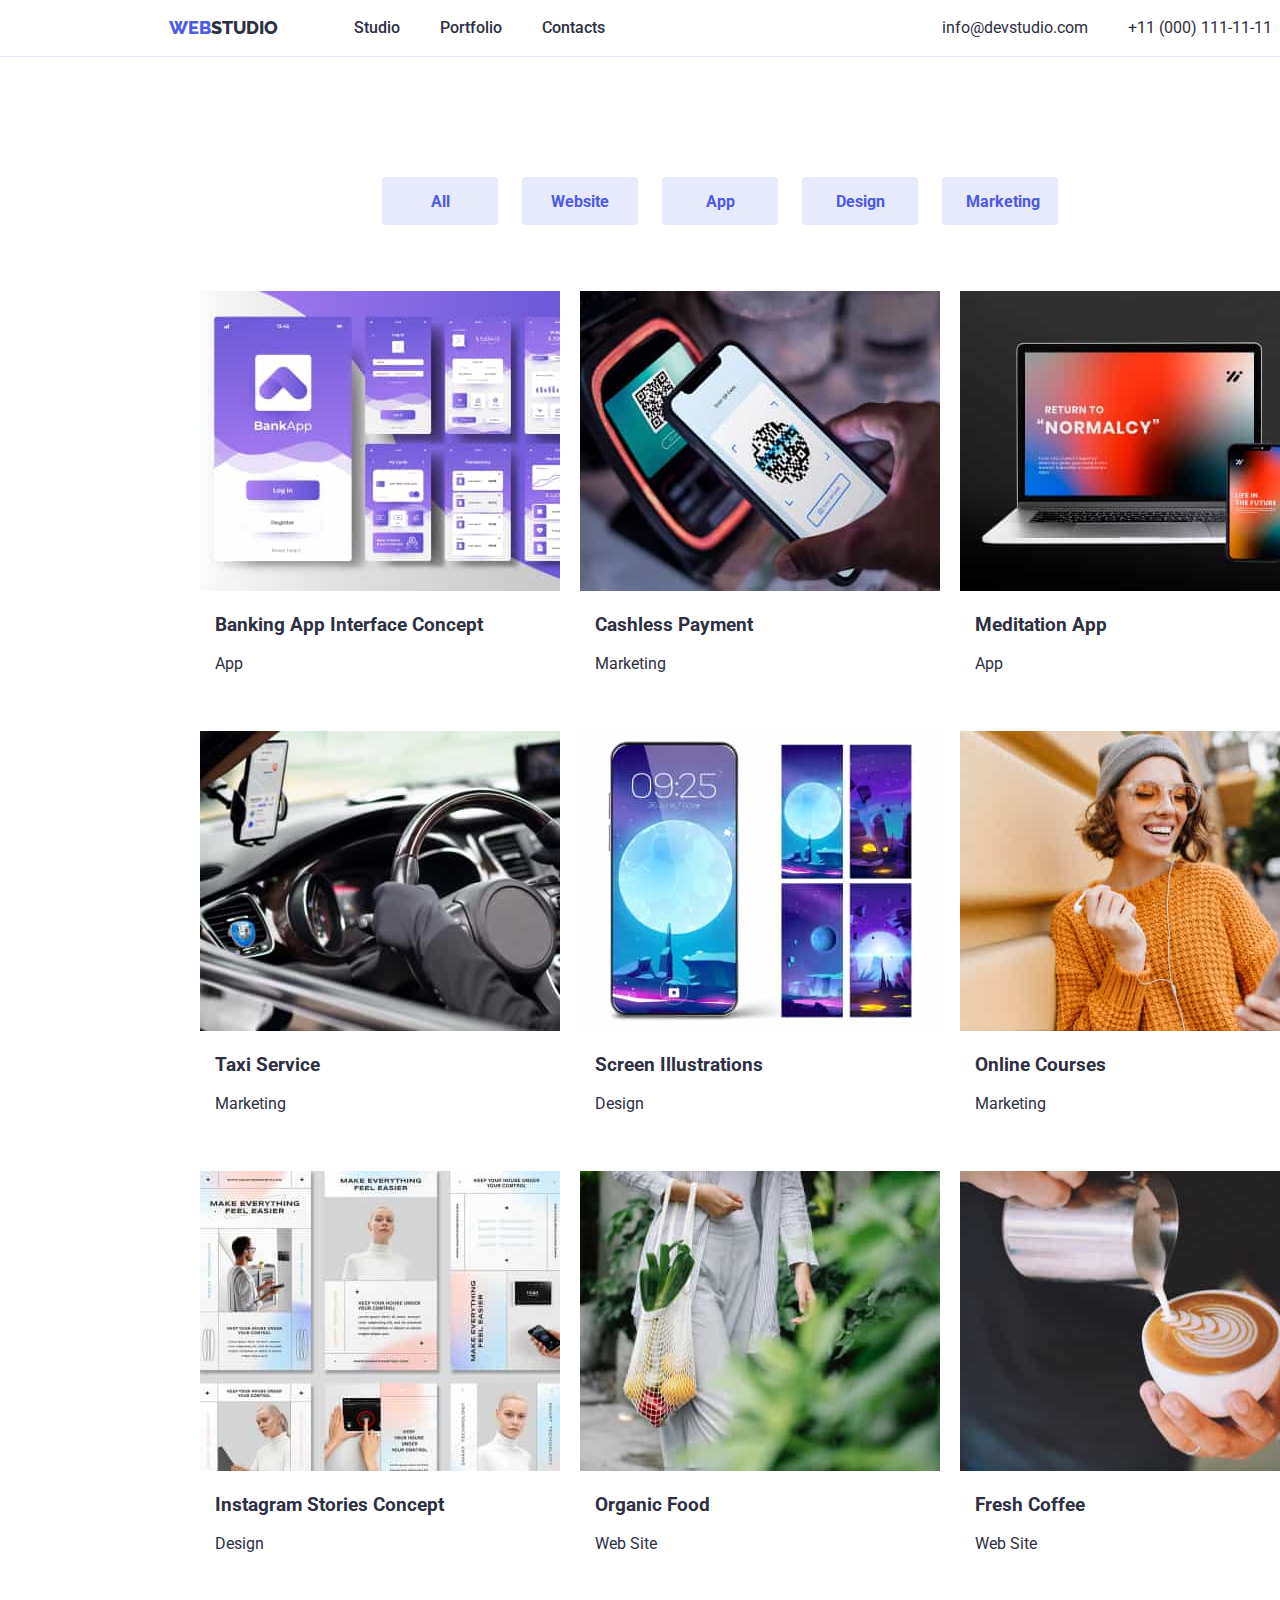
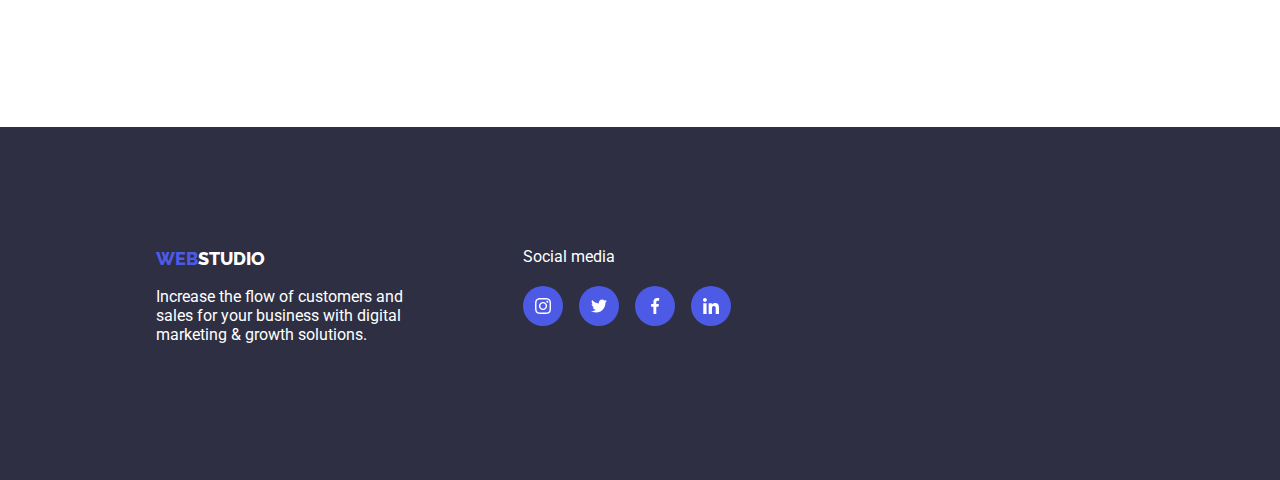
==== portfolio.html @ a93a3306 "Initial commit" ====
<!DOCTYPE html>
<html lang="en">

<head>
    <meta charset="UTF-8">
    <meta name="viewport" content="width=device-width, initial-scale=1.0">
    <title>homework #4</title>
    <!--fonts-->
    <link rel="preconnect" href="https://fonts.googleapis.com">
    <link rel="preconnect" href="https://fonts.gstatic.com" crossorigin>
    <link href="https://fonts.googleapis.com/css2?family=Roboto:wght@400;500;700;900&display=swap" rel="stylesheet">

    <link rel="preconnect" href="https://fonts.googleapis.com">
    <link rel="preconnect" href="https://fonts.gstatic.com" crossorigin>
    <link href="https://fonts.googleapis.com/css2?family=Raleway:wght@800&display=swap" rel="stylesheet">
    <!--css-->
    <link rel="stylesheet" href="css/style.css" />

</head>

<body>
    <!--start of the header tag-->
    <header class="container header">

        <div class="main-header-container">
            <a class="logo links" href="index.html"><span>WEB</span>STUDIO</a>
            <nav>
                <ul class="menu-main menu">
                    <li>
                        <a class="menu1 links"
                            href="https://www.figma.com/file/B1m2uk25m1eAgroESAuM2g/Web-Studio-(Version-3.0)?type=design&node-id=0-1&mode=design&t=raKnELDXutW6jLfi-0">Studio</a>
                    </li>
                    <li>
                        <a class="menu2 links" href="portfolio.html">Portfolio</a>
                    </li>
                    <li>
                        <a class="menu3 links"
                            href="https://www.figma.com/file/B1m2uk25m1eAgroESAuM2g/Web-Studio-(Version-3.0)?type=design&node-id=0-1&mode=design&t=raKnELDXutW6jLfi-0">Contacts</a>
                    </li>
                </ul>
            </nav>
        </div>

        <ul class="menu-contact menu">
            <li>
                <a class="contact1 links"
                    href="https://kateryna-vyshnevetska.github.io/project-WebStudio/">info@devstudio.com</a>
            </li>
            <li>
                <a class="contact2 links" href="tel:+11(000)1111111">+11 (000) 111-11-11</a>
            </li>
        </ul>

    </header>
<!--end of the header tag-->
    <main>
        <section class="portmain container">
            <div class="portbutton">
                <button type="button" class="click">All</button>
                <button type="button" class="click">Website</button>
                <button type="button" class="click">App</button>
                <button type="button" class="click">Design</button>
                <button type="button" class="click">Marketing</button>
            </div>
            <div class="container">
                <ul class="customer-links">
                    <li class="project-portfolio">
                        <img src="./images/img (4).jpg" alt="appinterface" class="portimg">
                        <div class="project-caption">
                            <h3>Banking App Interface Concept</h3>
                            <p>App</p>
                        </div>
                    </li>
                    <li class="project-portfolio">
                        <img src="./images/img (5).jpg" alt="qrcode" class="portimg">
                        <div class="project-caption">
                            <h3>Cashless Payment</h3>
                            <p>Marketing</p>
                        </div>
                    </li>
                    <li class="project-portfolio">
                        <img src="./images/img (6).jpg" alt="laptopandmobile" class="portimg">
                        <div class="project-caption">
                            <h3>Meditation App</h3>
                            <p>App</p>
                        </div>
                    </li>
                    <li class="project-portfolio">
                        <img src="./images/img (7).jpg" alt="steeringwheel" class="portimg">
                        <div class="project-caption">
                            <h3>Taxi Service</h3>
                            <p>Marketing</p>
                        </div>
                    </li>
                    <li class="project-portfolio">
                        <img src="./images/img (8).jpg" alt="mobilewallpaper" class="portimg">
                        <div class="project-caption">
                            <h3>Screen Illustrations</h3>
                            <p>Design</p>
                        </div>
                    </li>
                    <li class="project-portfolio">
                        <img src="./images/img (9).jpg" alt="orangegirl" class="portimg">
                        <div class="project-caption">
                            <h3>Online Courses</h3>
                            <p>Marketing</p>
                        </div>
                    </li>
                    <li class="project-portfolio">
                        <img src="./images/img (10).jpg" alt="igstories" class="portimg">
                        <div class="project-caption">
                            <h3>Instagram Stories Concept</h3>
                            <p>Design</p>
                        </div>
                    </li>
                    <li class="project-portfolio">
                        <img src="./images/img (11).jpg" alt="groceries" class="portimg">
                        <div class="project-caption">
                            <h3>Organic Food</h3>
                            <p>Web Site</p>
                        </div>
                    </li>
                    <li class="project-portfolio">
                        <img src="./images/img (12).jpg" alt="coffee" class="portimg">
                        <div class="project-caption">
                            <h3>Fresh Coffee</h3>
                            <p>Web Site</p>
                        </div>
                    </li>
                </ul>

            </div>

        </section>

    </main>

    <!--start of footer tag-->
    <footer class="container footer">
        <section class="footer-section">
            <div class="foot margin">
                <a class="footer-logo links" href="http://github.com/webstudio-is"><span>WEB</span>STUDIO</a>
                <p class="footer-details">Increase the flow of customers and <br> sales for your business with
                    digital<br>marketing & growth solutions.
                </p>
            </div>
            <div class="footer-icon">
                <a class="footer-details">Social media</a>
                <div class="footer-icons">
                    <a class="footerlist-icon">
                        <svg width="16" height="16">
                            <use href="./images/icons.svg#instagram-2"></use>
                        </svg>
                    </a>
                    <a class="footerlist-icon">
                        <svg width="16" height="16">
                            <use href="./images/icons.svg#twitter-1"></use>
                        </svg>
                    </a>
                    <a class="footerlist-icon">
                        <svg width="16" height="16">
                            <use href="./images/icons.svg#facebook-1"></use>
                        </svg>
                    </a>
                    <a class="footerlist-icon">
                        <svg width="16" height="16">
                            <use href="./images/icons.svg#linkedin-1"></use>
                        </svg>
                    </a>
                </div>
            </div>
        </section>
    </footer>
    <!--end of footer tag-->
    
    </body>
    
    
    
    </html>
---- css/style.css ----
:root {
    --IRIS: #4D5AE5;
    --NAVY-BLUE: #2E2F42;
    --WHITE: #FFFFFF;
    --CLOUD: #F4F4FD;
    --CORNFLOWER: #E7E9FC;
    --OCEAN: #404BBF;
  }
/*General Styles*/
body {
    font-family: "Roboto", sans-serif;
    color: var(--NAVY-BLUE);
    margin: 0 auto;
    max-width: 1440px;
      }
.section-title {
    text-align: center;
    font-family: "Roboto", sans-serif;
    font-weight: 700;
    font-size: 36px;
    text-transform: capitalize;
    }
.container {
    width: 1440px;
}
.margin {
    margin-left: 156px;
}
.header, .menu, ul.section2-list {
    justify-content: space-around; 
}
/*end of general*/
/*header section*/
.header {
    border-bottom: 1px solid var(--CORNFLOWER);
    display: flex;
    align-items: center;
}
.main-header-container {
    display: flex;
    align-items: center; 
}
.menu {
    list-style: none;
    padding: 0%;
    display: flex;
    align-items: center;
}
.links { 
    text-decoration: none;
    color: inherit;
}
.links:hover, .links:focus {
    color: var(--IRIS);
}
 /*logo section*/
.logo {
    color: var(--NAVY-BLUE);
    font-family: "Raleway", sans-serif;
    font-weight: 800;
    font-size: 18px;
    line-height: 1.3125em;
    letter-spacing: 3%;
    margin-right: 76px;
}
.logo span {
    color: var(--IRIS);
}
.logo:hover, .logo:focus {
    color: var(--IRIS);
}
.logo span:hover, .logo span:focus{
    color:var(--NAVY-BLUE);
}
/*end of logo section*/
.menu-main {
    font-family: inherit;
    font-weight: 500;
    font-size: 16px;
    line-height: 1.5em;
    letter-spacing: 2%;
    gap: 40px;
}
.menu-contact {
    font-family: inherit;
    font-weight: 400;
    font-size: 16px;
    line-height: 1.5em;
    letter-spacing: 2%;
    gap: 40px;
}
/*end of header section*/
/*main section*/
.section-list, .section2-pic {
    width: 1128px;
 }
 main.main-section .section1 {
   background: linear-gradient(rgba(46, 47, 66, 0.7), rgba(46, 47, 66, 0.7)), 
   url("../images/people-office\ header.jpg");
   background-size: cover;
   background-repeat: no-repeat;
   color: var(--WHITE);
     }
.section1 {
    padding-top: 188px;
    padding-bottom: 188px;
    text-align: center;
}
.section1-header {
    font-weight: 700;
    font-size: 56px;
    line-height: 1em;
    letter-spacing: 2%;
    text-align: center;
    text-transform: uppercase;
}
.section1-button {
  background-color: var(--IRIS);
  font-family: inherit;
  font-weight: 700;
  cursor: pointer;
  color: var(--WHITE);
  font-size: 16px;
  border: none;
  border-radius: 4px;
  padding: 16px 32px;
}
ul.section2-list {
    list-style: none;
    display: flex;
    gap: 8px;
    align-items: center
}
.section1-button:hover, .section1-button:focus {
      background-color: var(--WHITE);
      color: var(--IRIS);
       }
.section2-list2 {
    padding-top: 120px;
}
.section3 {
    background-color: var(--CLOUD);
}
ul.section3-teamlist{
    list-style: none;
    display: flex;
    gap: 20px;
    align-items: center;
    margin-left: 125px;
 }
li.staff {
    box-shadow: 1px 2px 6px 1px #2E2F4229;
    background-color: var(--WHITE);
    text-align: center;
    width: 264px;
    height: 428px;
    border-radius: 2%;
 }
.subsections {
    padding-top: 120px;
    padding-bottom: 120px;
}
 /*end of main section*/
 /*footer section*/
.footer-logo {
    color: var(--WHITE);
        font-family: "Raleway", sans-serif;
        font-weight: 800;
        font-size: 18px;
        line-height: 1.3125em;
        letter-spacing: 3%;
 }
.footer-logo span {
    color: var(--IRIS);
}
.footer-logo:hover, .footer-logo:focus {
    color:var(--IRIS) ;
}
.footer-logo span:hover, .footer-logo span:focus {
    color: var(--WHITE);
}
.footer {
    display: flex;
    background-color: var(--NAVY-BLUE);
    padding-top: 120px;
    padding-bottom: 120px;
    }
.footer-details {
    color: var(--WHITE);
}

.footer-section {
    display: flex;
    gap: 120px;
}
/*end of footer section*/

/*icon styling*/
.ethics-icon {
    padding: 24px 0;
    text-align: center;
    background-color: var(--CLOUD);
    }
.teamlist {
    display: flex;
    justify-content: space-around;
  }
.teamlist-icon {
    background-color: var(--IRIS);
    fill: var(--WHITE);
    height: 40px;
    width: 40px;
    border-radius: 50%;
    display: flex;
    align-items: center;
    justify-content: center;
}
.teamlist-icon:hover, .teamlist-icon:focus {
    background-color: var(--IRIS);
        color: var(--CORNFLOWER);
}
.customer-links {
    list-style: none;
    display: flex;
    justify-content:center;
    gap: 20px;
}
.customer-links-icon{ 
    border: 1px solid #8e8f99;
    padding: 10px 32px;
    border-radius: 4px;
}
.customer-links-icon svg {
    fill: #8e8f99;
}
.customer-links-icon:hover,
.customer-links-icon:focus {
    border-color: var(--IRIS);
}
.customer-links-icon svg:hover,
.customer-links-icon svg:focus {
    fill: var(--IRIS);
}
.footer-icons {
    display: flex;
    gap: 16px;
    padding-top: 20px;
}
.footerlist-icon  {
        background-color: var(--IRIS);
        fill: var(--WHITE);
        height: 40px;
        width: 40px;
        border-radius: 50%;
        display: flex;
        align-items: center;
        justify-content: center;
}
.footerlist-icon:hover, .footerlist-icon:focus {
    background-color: var(--WHITE);
    fill: var(--IRIS);
}

/*end of icon styling*/
/*portfolio*/
.portbutton {
    display: flex;
    justify-content:center;
    gap: 24px;
    padding-top: 120px;
    padding-bottom: 50px;
  }
.click {
    background-color: var(--CORNFLOWER);
        color: var(--IRIS);
        font-family: inherit;
        font-weight: 700;
        cursor: pointer;
        width: 116px;
        height: 48px;
        font-size: 16px;
        border: 1px;
        border-radius: 4px;
        padding: 12px 24px;
  }
  .click:hover, .click:focus {
    background-color: var(--IRIS);
    color: var(--CORNFLOWER);
  }
.portmain ul {
    width:100%;
    flex-wrap: wrap;
    padding-bottom: 120px;
   
}
.portmain li {
    width: 25%;
 }
 .project-portfolio {
    border-radius: 1%;
    height: 420px;
    
 }
.project-portfolio:hover, .project-portfolio:focus {
box-shadow: 1px 2px 6px 1px #2E2F4229;
background-color: var(--WHITE);

} 

.project-caption {
    margin-left: 15px;
}
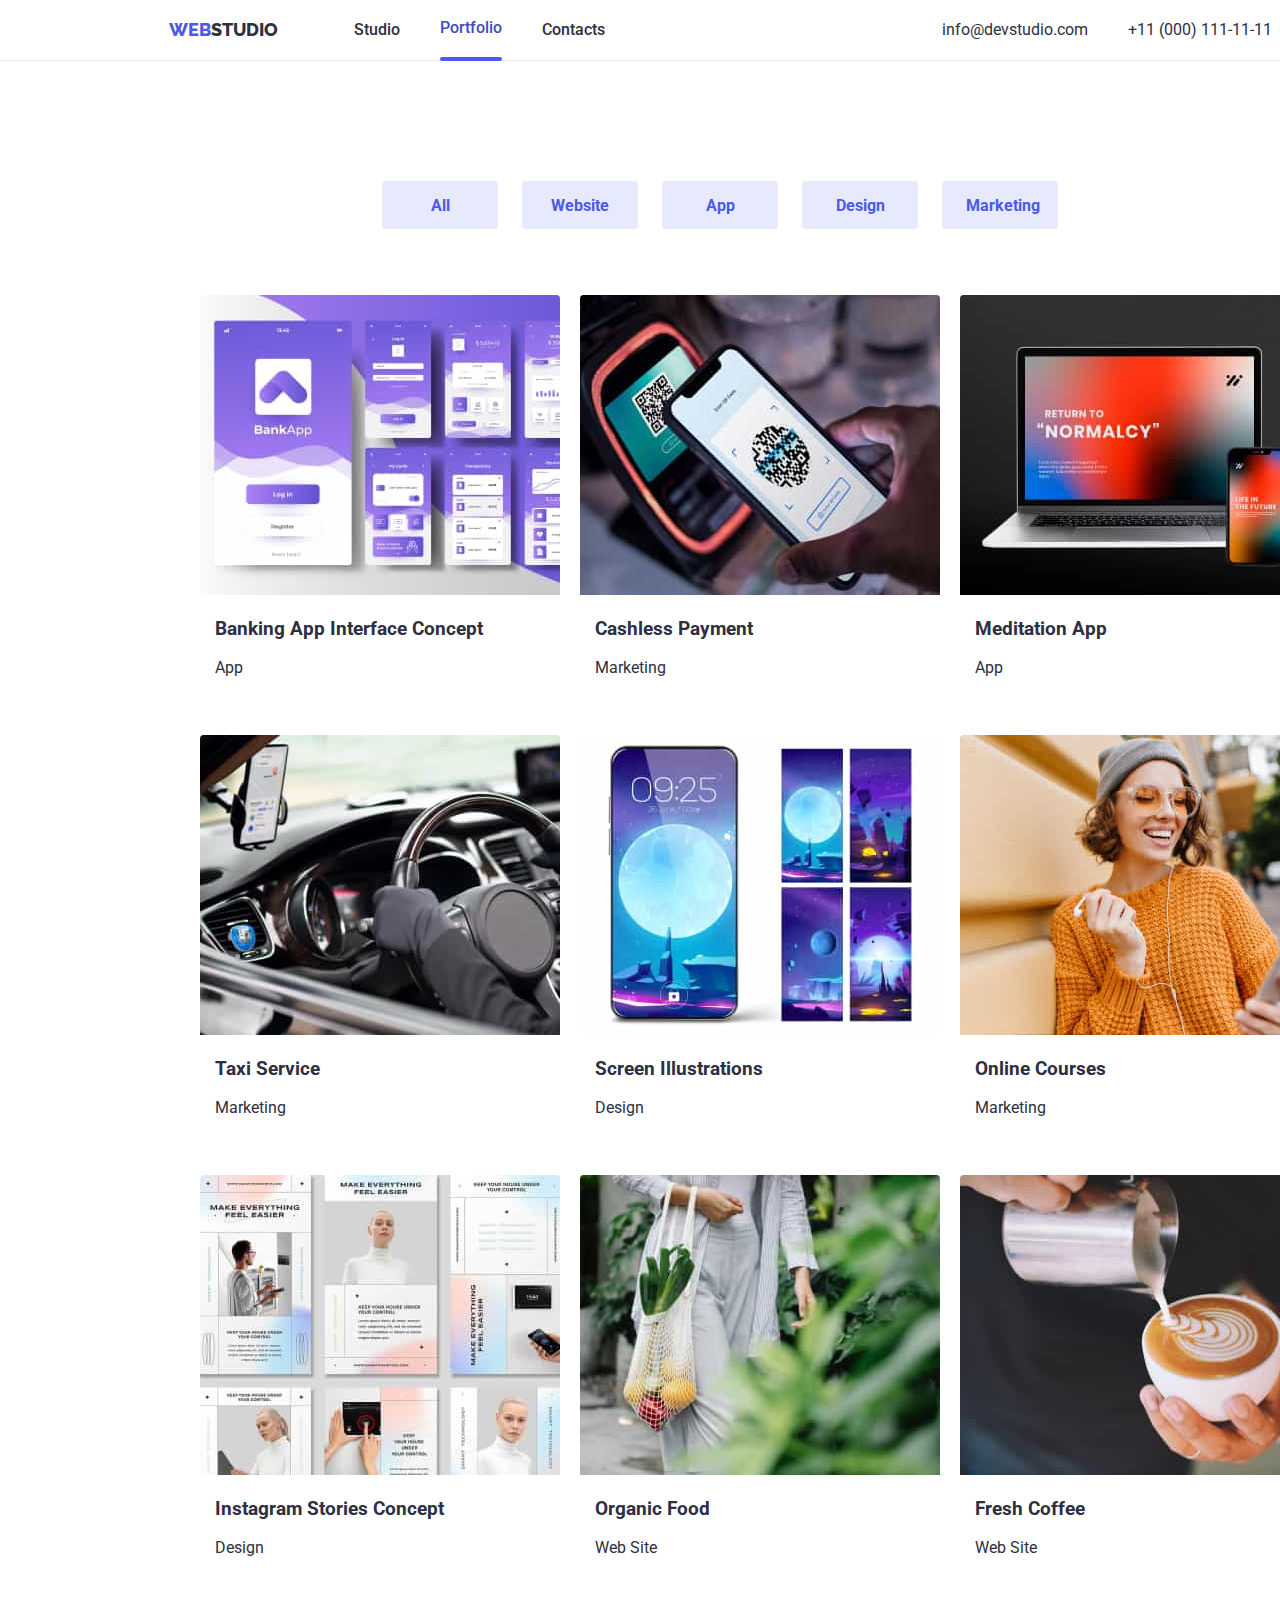
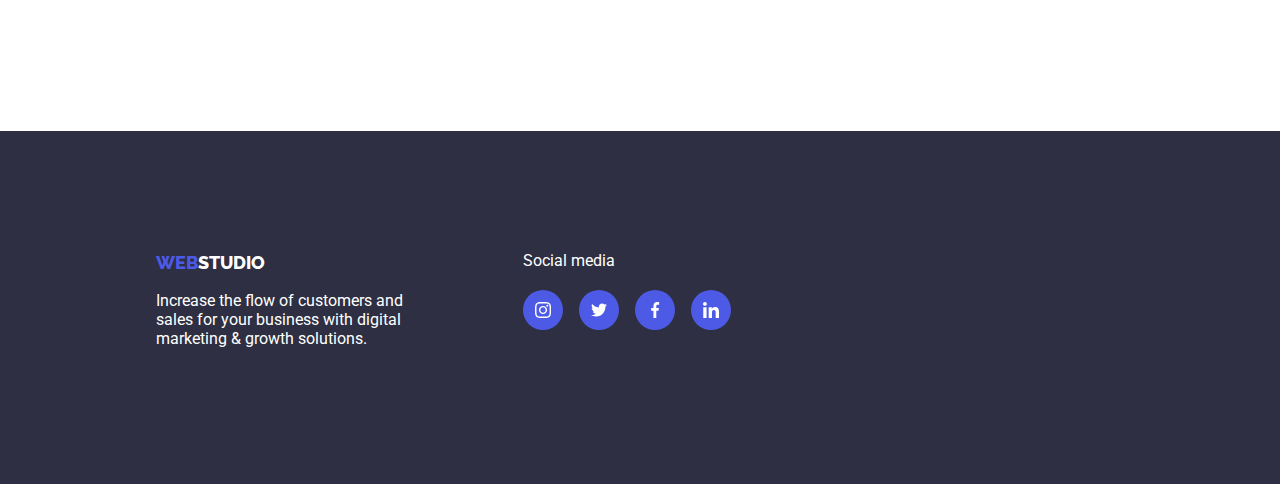
==== commit 5aa27336: "Updated index.html and style.css" ====
--- a/portfolio.html
+++ b/portfolio.html
@@ -4,7 +4,7 @@
 <head>
     <meta charset="UTF-8">
     <meta name="viewport" content="width=device-width, initial-scale=1.0">
-    <title>homework #4</title>
+    <title>homework #5</title>
     <!--fonts-->
     <link rel="preconnect" href="https://fonts.googleapis.com">
     <link rel="preconnect" href="https://fonts.gstatic.com" crossorigin>
@@ -28,10 +28,10 @@
                 <ul class="menu-main menu">
                     <li>
                         <a class="menu1 links"
-                            href="https://www.figma.com/file/B1m2uk25m1eAgroESAuM2g/Web-Studio-(Version-3.0)?type=design&node-id=0-1&mode=design&t=raKnELDXutW6jLfi-0">Studio</a>
+                            href="index.html">Studio</a>
                     </li>
                     <li>
-                        <a class="menu2 links" href="portfolio.html">Portfolio</a>
+                        <a class="menu2 links active" href="portfolio.html">Portfolio</a>
                     </li>
                     <li>
                         <a class="menu3 links"
@@ -65,63 +65,137 @@
             <div class="container">
                 <ul class="customer-links">
                     <li class="project-portfolio">
-                        <img src="./images/img (4).jpg" alt="appinterface" class="portimg">
+                        <div class="project-img">
+                           <img src="./images/img (4).jpg" alt="appinterface" class="port-img">
+                           <div class="project-img-caption">
+                                <p>
+                                    14 Stylish and User-Friendly App Design Concepts · Task Manager App · Calorie Tracker App · Exotic Fruit Ecommerce App ·
+                                    Cloud Storage App
+                                </p>
+                           </div>
+                        </div>
                         <div class="project-caption">
                             <h3>Banking App Interface Concept</h3>
                             <p>App</p>
                         </div>
                     </li>
                     <li class="project-portfolio">
-                        <img src="./images/img (5).jpg" alt="qrcode" class="portimg">
+                        <div class="project-img">
+                            <img src="./images/img (5).jpg" alt="qrcode" class="port-img">
+                            <div class="project-img-caption">
+                                <p>
+                                    14 Stylish and User-Friendly App Design Concepts · Task Manager App · Calorie Tracker App · Exotic Fruit Ecommerce App ·
+                                    Cloud Storage App
+                                </p>
+                             
+                            </div>
+                        </div>
                         <div class="project-caption">
                             <h3>Cashless Payment</h3>
                             <p>Marketing</p>
                         </div>
                     </li>
                     <li class="project-portfolio">
-                        <img src="./images/img (6).jpg" alt="laptopandmobile" class="portimg">
+                        <div class="project-img">
+                            <img src="./images/img (6).jpg" alt="laptopandmobile" class="port-img">
+                            <div class="project-img-caption">
+                                <p>
+                                    14 Stylish and User-Friendly App Design Concepts · Task Manager App · Calorie Tracker App · Exotic Fruit Ecommerce App ·
+                                    Cloud Storage App
+                                </p>
+                            </div>
+                        </div>
                         <div class="project-caption">
                             <h3>Meditation App</h3>
                             <p>App</p>
                         </div>
                     </li>
                     <li class="project-portfolio">
-                        <img src="./images/img (7).jpg" alt="steeringwheel" class="portimg">
+                        <div class="project-img">
+                            <img src="./images/img (7).jpg" alt="steeringwheel" class="port-img">
+                            <div class="project-img-caption">
+                                <p>
+                                    14 Stylish and User-Friendly App Design Concepts · Task Manager App · Calorie Tracker App · Exotic Fruit Ecommerce App ·
+                                    Cloud Storage App
+                                </p>
+                            </div>
+                        </div>
                         <div class="project-caption">
                             <h3>Taxi Service</h3>
                             <p>Marketing</p>
                         </div>
                     </li>
                     <li class="project-portfolio">
-                        <img src="./images/img (8).jpg" alt="mobilewallpaper" class="portimg">
+                        <div class="project-img">   
+                            <img src="./images/img (8).jpg" alt="mobilewallpaper" class="port-img">
+                            <div class="project-img-caption">
+                                <p>
+                                    14 Stylish and User-Friendly App Design Concepts · Task Manager App · Calorie Tracker App · Exotic Fruit Ecommerce App ·
+                                    Cloud Storage App
+                                </p>
+                            </div>
+                        </div>
                         <div class="project-caption">
                             <h3>Screen Illustrations</h3>
                             <p>Design</p>
                         </div>
                     </li>
                     <li class="project-portfolio">
-                        <img src="./images/img (9).jpg" alt="orangegirl" class="portimg">
+                        <div class="project-img">
+                            <img src="./images/img (9).jpg" alt="orangegirl" class="port-img">
+                            <div class="project-img-caption">
+                                <p>
+                                    14 Stylish and User-Friendly App Design Concepts · Task Manager App · Calorie Tracker App · Exotic Fruit Ecommerce App ·
+                                    Cloud Storage App
+                                </p>
+                            </div>
+                        </div>
                         <div class="project-caption">
                             <h3>Online Courses</h3>
                             <p>Marketing</p>
                         </div>
                     </li>
                     <li class="project-portfolio">
-                        <img src="./images/img (10).jpg" alt="igstories" class="portimg">
+                        <div class="project-img">
+                            <img src="./images/img (10).jpg" alt="igstories" class="port-img">
+                            <div class="project-img-caption">
+                                <p>
+                                    14 Stylish and User-Friendly App Design Concepts · Task Manager App · Calorie Tracker App · Exotic Fruit Ecommerce App ·
+                                    Cloud Storage App
+                                </p>
+                            </div>
+                        </div>
                         <div class="project-caption">
                             <h3>Instagram Stories Concept</h3>
                             <p>Design</p>
                         </div>
                     </li>
                     <li class="project-portfolio">
-                        <img src="./images/img (11).jpg" alt="groceries" class="portimg">
+                        <div class="project-img">
+                            <img src="./images/img (11).jpg" alt="groceries" class="port-img">
+                            <div class="project-img-caption">
+                                <p>
+                                    14 Stylish and User-Friendly App Design Concepts · Task Manager App · Calorie Tracker App · Exotic Fruit Ecommerce App ·
+                                    Cloud Storage App
+                                </p>
+                            </div>
+
+                        </div>
                         <div class="project-caption">
                             <h3>Organic Food</h3>
                             <p>Web Site</p>
                         </div>
                     </li>
                     <li class="project-portfolio">
-                        <img src="./images/img (12).jpg" alt="coffee" class="portimg">
+                        <div class="project-img">
+                            <img src="./images/img (12).jpg" alt="coffee" class="port-img">
+                            <div class="project-img-caption">
+                                <p>
+                                    14 Stylish and User-Friendly App Design Concepts · Task Manager App · Calorie Tracker App · Exotic Fruit Ecommerce App ·
+                                    Cloud Storage App
+                                </p>
+                            </div>
+                        </div>
                         <div class="project-caption">
                             <h3>Fresh Coffee</h3>
                             <p>Web Site</p>
--- a/css/style.css
+++ b/css/style.css
@@ -89,6 +89,19 @@
     letter-spacing: 2%;
     gap: 40px;
 }
+.active {
+    color: var(--OCEAN);
+}
+.active::after {
+    content: " ";
+    display: block;
+    height: 4px;
+    width: 100%;
+    border-radius: 2px;
+    background-color: var(--IRIS);
+    position: relative;
+    top: 16.5px;
+}
 /*end of header section*/
 /*main section*/
 .section-list, .section2-pic {
@@ -125,6 +138,40 @@
   border-radius: 4px;
   padding: 16px 32px;
 }
+.modal {
+    background-color: rgba(0, 0, 0, 0.5);
+    position: absolute;
+    top: 0;
+    left: 0;
+    width: 100%;
+    height: 100%;
+    display: flex;
+    align-items: center;
+    justify-content: center;
+    
+
+}
+.data-modal {
+    background-color: var(--WHITE);
+    border-radius: 4px;
+    width:408px;
+    height:620px;
+    display: flex;
+    justify-content: end;
+    align-items: start;
+    position: relative;
+    top: -145px;
+}
+.close-button {
+    position: relative;
+    top: 20px;
+    right: 25px;
+    border-radius: 24px;
+}
+.is-hidden {
+    visibility:hidden;
+}
+
 ul.section2-list {
     list-style: none;
     display: flex;
@@ -204,7 +251,7 @@
 .teamlist {
     display: flex;
     justify-content: space-around;
-  }
+}
 .teamlist-icon {
     background-color: var(--IRIS);
     fill: var(--WHITE);
@@ -260,7 +307,6 @@
     background-color: var(--WHITE);
     fill: var(--IRIS);
 }
-
 /*end of icon styling*/
 /*portfolio*/
 .portbutton {
@@ -269,7 +315,7 @@
     gap: 24px;
     padding-top: 120px;
     padding-bottom: 50px;
-  }
+}
 .click {
     background-color: var(--CORNFLOWER);
         color: var(--IRIS);
@@ -282,31 +328,51 @@
         border: 1px;
         border-radius: 4px;
         padding: 12px 24px;
-  }
-  .click:hover, .click:focus {
+}
+.click:hover, .click:focus {
     background-color: var(--IRIS);
     color: var(--CORNFLOWER);
-  }
+}
 .portmain ul {
     width:100%;
     flex-wrap: wrap;
     padding-bottom: 120px;
-   
 }
 .portmain li {
     width: 25%;
- }
+}
  .project-portfolio {
     border-radius: 1%;
     height: 420px;
-    
- }
+    overflow: hidden;
+}
 .project-portfolio:hover, .project-portfolio:focus {
 box-shadow: 1px 2px 6px 1px #2E2F4229;
 background-color: var(--WHITE);
-
 } 
-
 .project-caption {
     margin-left: 15px;
-}+}
+.project-img {
+    position: relative;
+    overflow: hidden;
+}
+.project-img-caption {
+    position: absolute;
+    background-color: rgba(77, 90, 229, 1);
+    color: var(--WHITE);
+    width: 100%;
+    height: 100%;
+    top: 0;
+    left: 0;
+    opacity: 0;
+    transform: translateY(100%);
+    transition: transform 0.25s cubic-bezier(0.4, 0, 0.2, 1);
+ }
+ .project-portfolio:hover .project-img-caption {
+    opacity: 1;
+    transform: translateY(0);
+ }
+ .project-img-caption p {
+    padding: 40px 32px;
+ }